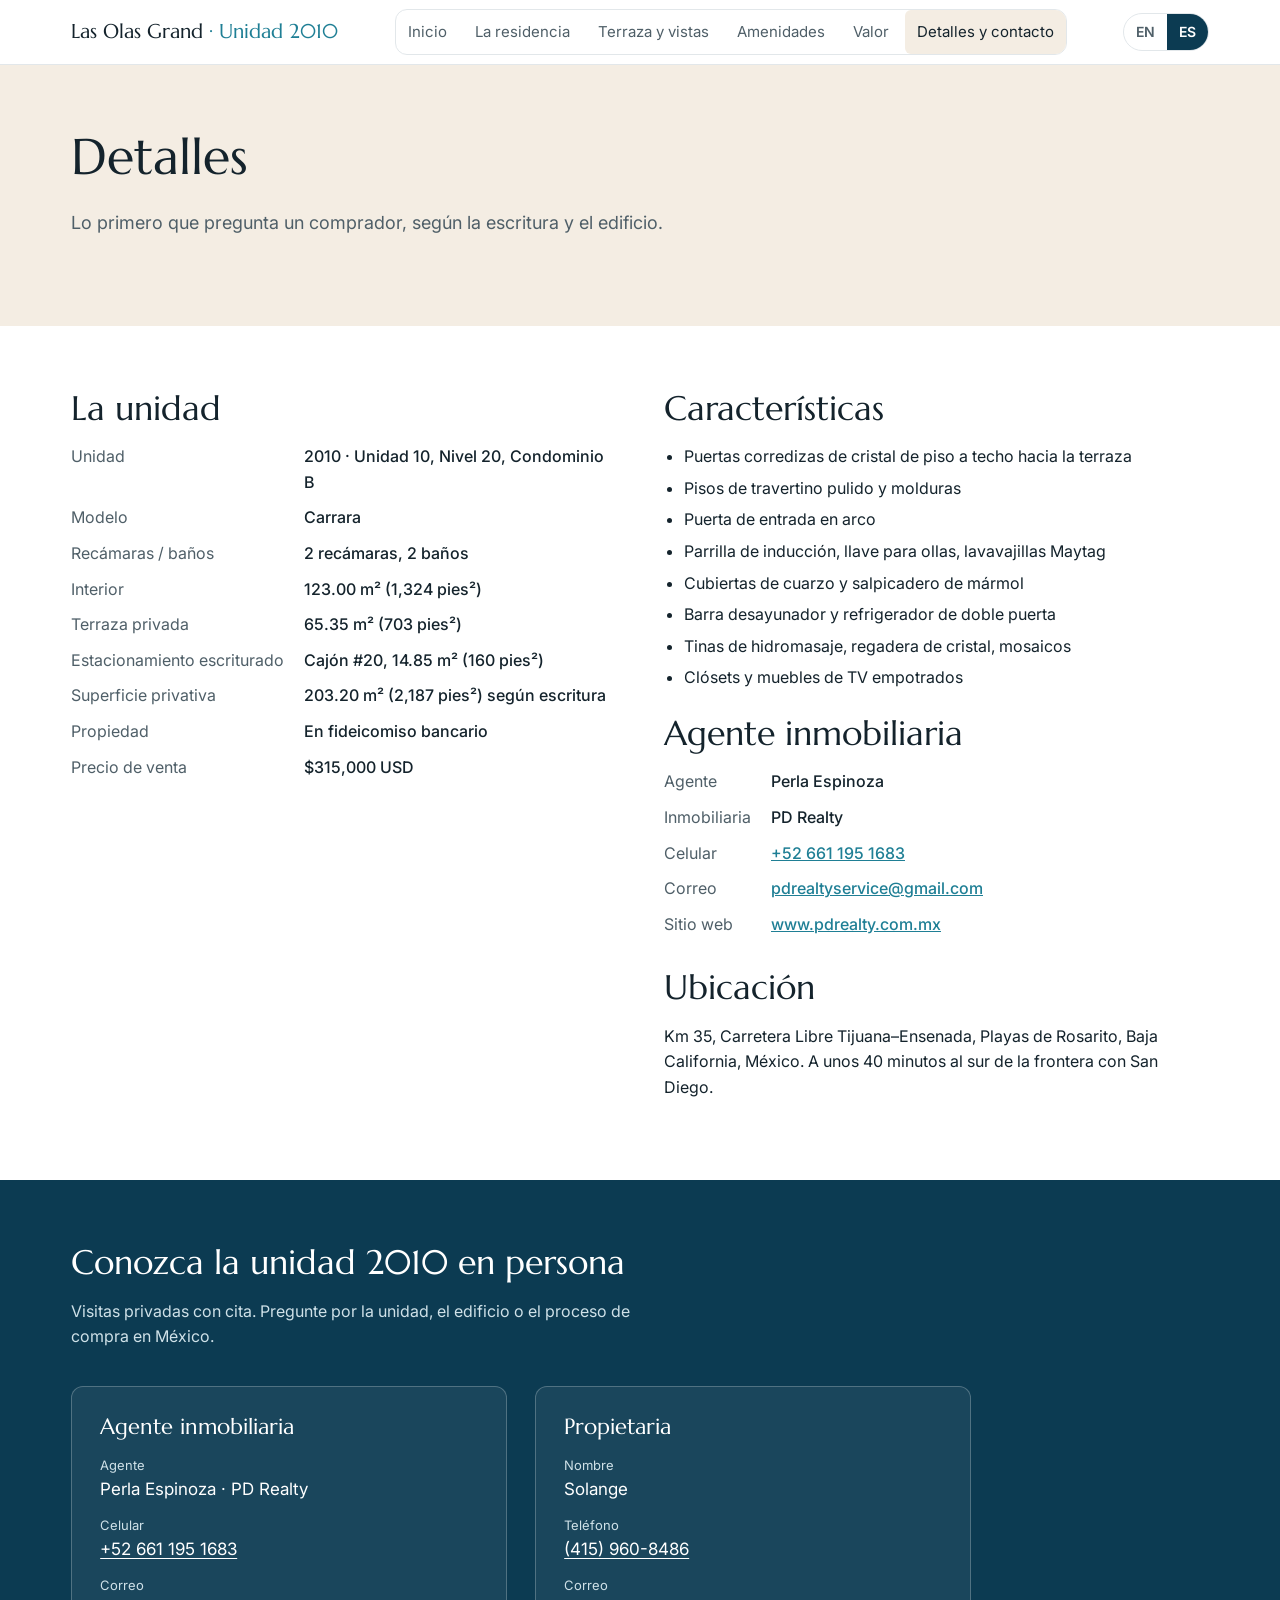
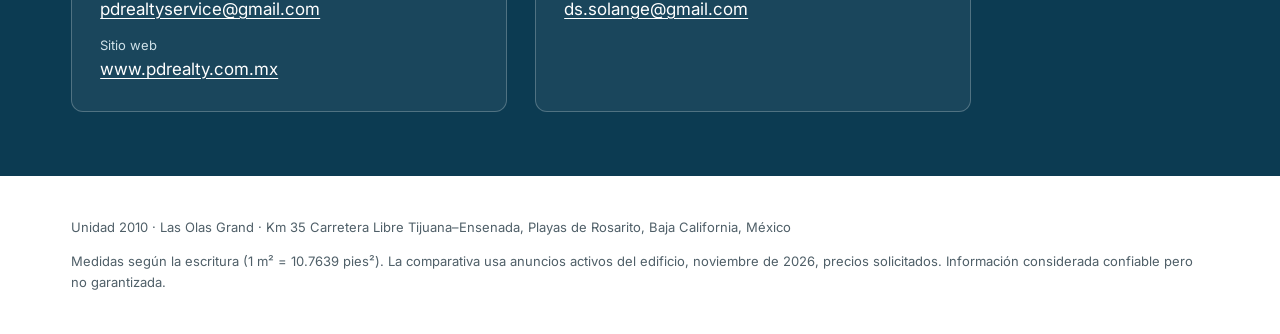
==== details-es.html @ a1545517 "Baseline: audited website, responsive design, galleries and SEO" ====
<!DOCTYPE html>
<html lang="es"><head><meta charset="utf-8"><meta name="viewport" content="width=device-width,initial-scale=1">
<title>Ficha y contacto | Las Olas Grand Unidad 2010</title>
<meta name="description" content="Consulte las medidas según la escritura, el estacionamiento y el tipo de propiedad de la unidad 2010 en Rosarito. Contacte a la agente para agendar una visita.">
<link rel="canonical" href="https://lasolasgrand2010.com/details-es.html">
<link rel="alternate" hreflang="en" href="https://lasolasgrand2010.com/details.html">
<link rel="alternate" hreflang="es" href="https://lasolasgrand2010.com/details-es.html">
<link rel="alternate" hreflang="x-default" href="https://lasolasgrand2010.com/details.html">
<meta property="og:type" content="website">
<meta property="og:title" content="Ficha y contacto | Las Olas Grand Unidad 2010">
<meta property="og:description" content="Consulte las medidas según la escritura, el estacionamiento y el tipo de propiedad de la unidad 2010 en Rosarito. Contacte a la agente para agendar una visita.">
<meta property="og:url" content="https://lasolasgrand2010.com/details-es.html">
<meta property="og:image" content="https://lasolasgrand2010.com/images/img_4748.jpg">
<meta property="og:image:width" content="1600">
<meta property="og:image:height" content="1200">
<meta property="og:image:alt" content="Sala con puertas corredizas de piso a techo hacia la terraza frente al mar">
<meta property="og:locale" content="es_MX">
<meta property="og:locale:alternate" content="en_US">
<meta name="twitter:card" content="summary_large_image">
<meta name="twitter:title" content="Ficha y contacto | Las Olas Grand Unidad 2010">
<meta name="twitter:description" content="Consulte las medidas según la escritura, el estacionamiento y el tipo de propiedad de la unidad 2010 en Rosarito. Contacte a la agente para agendar una visita.">
<meta name="twitter:image" content="https://lasolasgrand2010.com/images/img_4748.jpg">
<meta name="twitter:image:alt" content="Sala con puertas corredizas de piso a techo hacia la terraza frente al mar">
<link rel="preconnect" href="https://fonts.googleapis.com"><link rel="preconnect" href="https://fonts.gstatic.com" crossorigin>
<link href="https://fonts.googleapis.com/css2?family=Marcellus&family=Inter:wght@400;500;600&display=swap" rel="stylesheet">
<link rel="stylesheet" href="style.css"></head><body>
<header class="top"><div class="wrap bar"><a class="brand" href="index-es.html">Las Olas Grand <b>· Unidad 2010</b></a>
<nav class="scroll"><a href="index-es.html">Inicio</a><a href="residence-es.html">La residencia</a><a href="terrace-es.html">Terraza y vistas</a><a href="resort-es.html">Amenidades</a><a href="value-es.html">Valor</a><a href="details-es.html" aria-current=page>Detalles y contacto</a></nav><div class="lang"><a href="details.html" lang="en" hreflang="en" title="English">EN</a><span aria-current="true">ES</span></div></div></header>
<main><section class="band intro"><div class="wrap"><h1>Detalles</h1><p class="lede">Lo primero que pregunta un comprador, según la escritura y el edificio.</p></div></section>
<section class="band"><div class="wrap specs">
<div><h2>La unidad</h2><dl>
<dt>Unidad</dt><dd>2010 · Unidad 10, Nivel 20, Condominio B</dd><dt>Modelo</dt><dd>Carrara</dd><dt>Recámaras / baños</dt><dd>2 recámaras, 2 baños</dd>
<dt>Interior</dt><dd>123.00 m² (1,324 pies²)</dd><dt>Terraza privada</dt><dd>65.35 m² (703 pies²)</dd><dt>Estacionamiento escriturado</dt><dd>Cajón #20, 14.85 m² (160 pies²)</dd>
<dt>Superficie privativa</dt><dd>203.20 m² (2,187 pies²) según escritura</dd><dt>Propiedad</dt><dd>En fideicomiso bancario</dd><dt>Precio de venta</dt><dd>$315,000 USD</dd></dl></div>
<div><h2>Características</h2><ul class="list">
<li>Puertas corredizas de cristal de piso a techo hacia la terraza</li><li>Pisos de travertino pulido y molduras</li><li>Puerta de entrada en arco</li>
<li>Parrilla de inducción, llave para ollas, lavavajillas Maytag</li><li>Cubiertas de cuarzo y salpicadero de mármol</li><li>Barra desayunador y refrigerador de doble puerta</li>
<li>Tinas de hidromasaje, regadera de cristal, mosaicos</li><li>Clósets y muebles de TV empotrados</li></ul>
<h2>Agente inmobiliaria</h2><dl><dt>Agente</dt><dd>Perla Espinoza</dd><dt>Inmobiliaria</dt><dd>PD Realty</dd><dt>Celular</dt><dd><a href="tel:+526611951683">+52 661 195 1683</a></dd>
<dt>Correo</dt><dd><a href="mailto:pdrealtyservice@gmail.com">pdrealtyservice@gmail.com</a></dd><dt>Sitio web</dt><dd><a href="https://www.pdrealty.com.mx">www.pdrealty.com.mx</a></dd></dl>
<h2 style="margin-top:32px">Ubicación</h2><p>Km 35, Carretera Libre Tijuana–Ensenada, Playas de Rosarito, Baja California, México. A unos 40 minutos al sur de la frontera con San Diego.</p></div></div></section></main>
<section class="band contact" id="contact" aria-labelledby="contact-title"><div class="wrap cbox">
<div><h2 id="contact-title">Conozca la unidad 2010 en persona</h2><p>Visitas privadas con cita. Pregunte por la unidad, el edificio o el proceso de compra en México.</p></div>
<div class="who"><div class="cards"><h3 class="role">Agente inmobiliaria</h3><p><span>Agente</span>Perla Espinoza · PD Realty</p><p><span>Celular</span><a href="tel:+526611951683">+52 661 195 1683</a></p>
<p><span>Correo</span><a href="mailto:pdrealtyservice@gmail.com?subject=Las%20Olas%20Grand%20Unit%202010">pdrealtyservice@gmail.com</a></p><p><span>Sitio web</span><a href="https://www.pdrealty.com.mx">www.pdrealty.com.mx</a></p></div>
<div class="cards"><h3 class="role">Propietaria</h3><p><span>Nombre</span>Solange</p><p><span>Teléfono</span><a href="tel:+14159608486">(415) 960-8486</a></p>
<p><span>Correo</span><a href="mailto:ds.solange@gmail.com?subject=Las%20Olas%20Grand%20Unit%202010">ds.solange@gmail.com</a></p></div></div></div></section>
<footer class="foot"><div class="wrap"><p>Unidad 2010 · Las Olas Grand · Km 35 Carretera Libre Tijuana–Ensenada, Playas de Rosarito, Baja California, México</p>
<p>Medidas según la escritura (1 m² = 10.7639 pies²). La comparativa usa anuncios activos del edificio, noviembre de 2026, precios solicitados. Información considerada confiable pero no garantizada.</p></div></footer>
<div class="lb" id="lb" hidden><button class="x" aria-label="Cerrar">×</button><button class="prev" aria-label="Foto anterior">‹</button>
<figure><img alt=""><figcaption></figcaption></figure><button class="next" aria-label="Foto siguiente">›</button></div>
<script src="site.js"></script></body></html>
---- style.css ----
/* VOICE calm coastal luxury · IDEA a printed resort brochure · PICTURE the owner's photos, full bleed
   COLOUR white, Pacific ink #0c3b52, sand #e8dccb, sea accent #1f7f95 · TYPE Marcellus + Inter · LAYOUT bands, galleries */
:root{color-scheme:light dark;--bg:light-dark(#fff,#0b1820);--ink:light-dark(#14232c,#e9eef0);--mute:light-dark(#4f5f68,#a9b8bf);
--deep:#0c3b52;--sea:light-dark(#1f7f95,#5fc0d4);--sand:light-dark(#f4ede3,#13262f);--line:light-dark(#e2e7ea,#23353f)}
:root[data-theme=light]{color-scheme:light}:root[data-theme=dark]{color-scheme:dark}
*{box-sizing:border-box;min-width:0}
body{margin:0;background:var(--bg);color:var(--ink);font:16px/1.6 Inter,system-ui,sans-serif;overflow-x:clip}
h1,h2,h3{font-family:Marcellus,Georgia,serif;font-weight:400;line-height:1.1;text-wrap:balance;margin:0 0 .5em}
h1{font-size:clamp(32px,5vw,50px)}h2{font-size:clamp(26px,3vw,34px)}h3{font-size:20px}
a{color:var(--sea)}img{display:block;max-width:100%}
.wrap{max-width:1240px;margin:0 auto;padding:0 max(4vw,16px)}.band{padding:clamp(32px,5vw,64px) 0}.alt{background:var(--sand)}
.top{position:sticky;top:0;z-index:5;background:color-mix(in srgb,var(--bg) 92%,transparent);backdrop-filter:blur(8px);border-bottom:1px solid var(--line)}
.bar{display:flex;flex-wrap:wrap;align-items:center;justify-content:space-between;gap:8px 24px;min-height:64px}
.brand{font-family:Marcellus,serif;font-size:20px;color:var(--ink);text-decoration:none}.brand b{font-weight:400;color:var(--sea)}
.lang{display:flex;border:1px solid var(--line);border-radius:999px;overflow:hidden;font-size:14px;font-weight:600}.lang a,.lang span{display:inline-flex;align-items:center;min-height:36px;padding:0 12px;text-decoration:none;color:var(--mute)}.lang span{background:var(--deep);color:#fff}.lang a:hover{color:var(--ink)}
nav{display:flex;gap:4px;overflow-x:auto}nav a{flex:none;padding:10px 12px;color:var(--mute);text-decoration:none;border-radius:6px;font-size:15px}
nav a[aria-current]{color:var(--ink);background:var(--sand)}nav a:hover{color:var(--ink)}
.hero{position:relative;min-height:min(78vh,720px);display:flex;align-items:flex-end;color:#fff}
.hero>picture{position:absolute;inset:0}
.hero>img,.hero>picture>img{position:absolute;inset:0;width:100%;height:100%;object-fit:cover}
.ph picture,.tile picture{display:block}
.tile picture{height:100%}
.hero::after{content:"";position:absolute;inset:0;background:linear-gradient(transparent 20%,rgba(6,28,40,.55) 50%,rgba(6,28,40,.9))}
.badge{position:absolute;right:16px;bottom:16px;z-index:2;background:#fff;color:#0c3b52;border-radius:8px;padding:8px 12px;font-size:13px;line-height:1.35;text-decoration:none;box-shadow:0 2px 10px rgba(0,0,0,.25)}.badge b{display:block;font-weight:600}.badge span{white-space:nowrap}
@media(max-width:600px){.badge{right:12px;bottom:12px;font-size:12px}}
.htext{position:relative;z-index:1;padding-bottom:48px;padding-right:240px;width:100%}@media(max-width:800px){.htext{padding-right:max(4vw,16px);padding-bottom:88px}}.kicker{margin:0 0 8px;color:#fff;font-weight:500;text-shadow:0 1px 3px rgba(0,0,0,.6)}
.price{font-family:Marcellus,serif;font-size:clamp(28px,4vw,40px);margin:.2em 0}.price span{font:16px Inter,sans-serif;color:#d6e6ec;margin-left:10px}
.cta{display:flex;flex-wrap:wrap;gap:12px}.btn{display:inline-flex;align-items:center;min-height:48px;padding:0 22px;border-radius:8px;background:#fff;color:var(--deep);font-weight:600;text-decoration:none}
.btn.ghost{background:transparent;color:#fff;border:1px solid #fff}
.facts,.kpis{display:grid;grid-template-columns:repeat(auto-fit,minmax(170px,1fr));gap:16px}
.facts div,.kpis div{border-top:2px solid var(--deep);padding-top:10px}.facts b,.kpis b{display:block;font-family:Marcellus,serif;font-weight:400;font-size:26px;line-height:1.15}
.facts span,.kpis span{color:var(--mute);font-size:14px}.kpis{margin-bottom:40px}.kpis .hot{border-color:var(--sea)}.kpis .hot b{color:var(--sea)}
.two{display:grid;grid-template-columns:minmax(0,1.6fr) minmax(0,1fr);gap:48px;align-items:start}
.two p{font-size:17px;max-width:68ch}.value{background:var(--sand);border-radius:12px;padding:28px}.value .k{margin:0;color:var(--sea);font-weight:600}
.value .agent{margin:18px 0 0;padding-top:14px;border-top:1px solid var(--line);font-size:15px}.value .big{font-family:Marcellus,serif;font-size:38px;margin:.1em 0}
.hl{display:grid;grid-template-columns:repeat(auto-fit,minmax(230px,1fr));gap:16px}.hl article{background:var(--bg);border-radius:12px;padding:22px}.hl p{margin:0;color:var(--mute)}
.tiles{display:grid;grid-template-columns:repeat(auto-fit,minmax(250px,1fr));gap:16px}
.tile{position:relative;display:block;border-radius:12px;overflow:hidden;color:#fff;text-decoration:none;aspect-ratio:4/3}
.tile img{width:100%;height:100%;object-fit:cover;transition:transform .5s}.tile:hover img{transform:scale(1.04)}
.tile span{position:absolute;inset:auto 0 0;padding:16px;background:linear-gradient(transparent,rgba(6,28,40,.85));font-size:14px}.tile b{display:block;font:22px Marcellus,serif}
.intro{background:var(--sand)}.lede{font-size:18px;color:var(--mute);max-width:70ch;margin:0 0 24px}
.ph{margin:0}.ph img{width:100%;aspect-ratio:4/3;object-fit:cover;border-radius:10px}.ph.wide img{aspect-ratio:21/9;margin-bottom:6px}
.ph figcaption{font-size:14px;color:var(--mute);padding:6px 2px 0}.ph.wide{margin-bottom:18px}
.grid{display:grid;grid-template-columns:repeat(auto-fill,minmax(260px,1fr));gap:18px}
.list{padding-left:20px;margin:0 0 24px}.list li{margin:6px 0}.cols{columns:2 260px}
.bars{background:var(--sand);border-radius:12px;padding:24px;margin-bottom:32px}
.brow{display:grid;grid-template-columns:130px minmax(0,1fr) 80px;align-items:center;gap:12px;margin:8px 0}
.track{height:24px}.track i{display:block;height:100%;border-radius:0 6px 6px 0;background:light-dark(#b9c6cd,#4b5d66)}
.me .track i{background:var(--sea)}.me .bl,.me .bv{font-weight:600}.bv{text-align:right;white-space:nowrap}
table{width:100%;border-collapse:collapse;min-width:720px}th,td{padding:11px 12px;border-bottom:1px solid var(--line);text-align:left;vertical-align:top}
th{font-size:13px;color:var(--mute);font-weight:600}.n{text-align:right;white-space:nowrap}tr.me td{background:var(--sand);font-weight:600}tr.avg td{font-weight:600;border-top:2px solid var(--line)}
.scroll{overflow-x:auto;border:1px solid var(--line);border-radius:12px}.note{font-size:13px;color:var(--mute)}
.specs{display:grid;grid-template-columns:repeat(auto-fit,minmax(min(300px,100%),1fr));gap:48px}
.specs dt,.specs dd{overflow-wrap:anywhere}
@media(max-width:350px){
  .specs dl{grid-template-columns:fit-content(42%) minmax(0,1fr)}
}
dl{display:grid;grid-template-columns:auto 1fr;gap:10px 20px;margin:0}dt{color:var(--mute)}dd{margin:0;font-weight:500}
.contact {
  background: var(--deep);
  color: #fff;
  scroll-margin-top: 10rem;
}
.contact a {
  color: inherit;
  overflow-wrap: anywhere;
  text-underline-offset: .15em;
}
.cbox {
  display: grid;
  gap: clamp(24px, 4vw, 36px);
}
.cbox > div:first-child p {
  color: #cfe1e8;
  max-width: 56ch;
  margin: 0;
}
.who {
  display: grid;
  grid-template-columns: minmax(0, 1fr);
  gap: clamp(16px, 3vw, 28px);
  max-width: 900px;
}
.cards {
  display: grid;
  align-content: start;
  gap: 12px;
  padding: clamp(18px, 3vw, 28px);
  background: rgba(255, 255, 255, .06);
  border: 1px solid rgba(255, 255, 255, .24);
  border-radius: 12px;
}
.cards .role {
  color: inherit;
  font-size: 22px;
  margin: 0 0 4px;
}
.cards p {
  margin: 0;
  font-size: 17px;
}
.cards span {
  display: block;
  color: #cfe1e8;
  font-size: 13px;
}
@media (min-width: 700px) {
  .who { grid-template-columns: repeat(2, minmax(0, 1fr)); }
}
.foot{padding:28px 0;font-size:13px;color:var(--mute)}
.lb{position:fixed;inset:0;z-index:20;background:rgba(4,14,20,.94);display:grid;grid-template-columns:56px minmax(0,1fr) 56px;align-items:center}
dialog.lb{width:100%;height:100%;max-width:none;max-height:none;margin:0;padding:0;border:0}
dialog.lb::backdrop{background:transparent}
.lb[hidden],dialog.lb:not([open]){display:none}.lb figure{margin:0;text-align:center}.lb img{max-height:82vh;margin:auto;border-radius:6px}.lb figcaption{color:#dbe7ec;padding:10px}
.lb button{background:none;border:0;color:#fff;font-size:40px;min-height:56px;cursor:pointer}.lb .x{position:absolute;top:8px;right:12px}
button:focus-visible,a:focus-visible{outline:3px solid var(--sea);outline-offset:2px}
@media(max-width:800px){.two{grid-template-columns:1fr}.brow{grid-template-columns:96px minmax(0,1fr) 72px}.ph.wide img{aspect-ratio:4/3}}
@media(prefers-reduced-motion:reduce){.tile img{transition:none}}
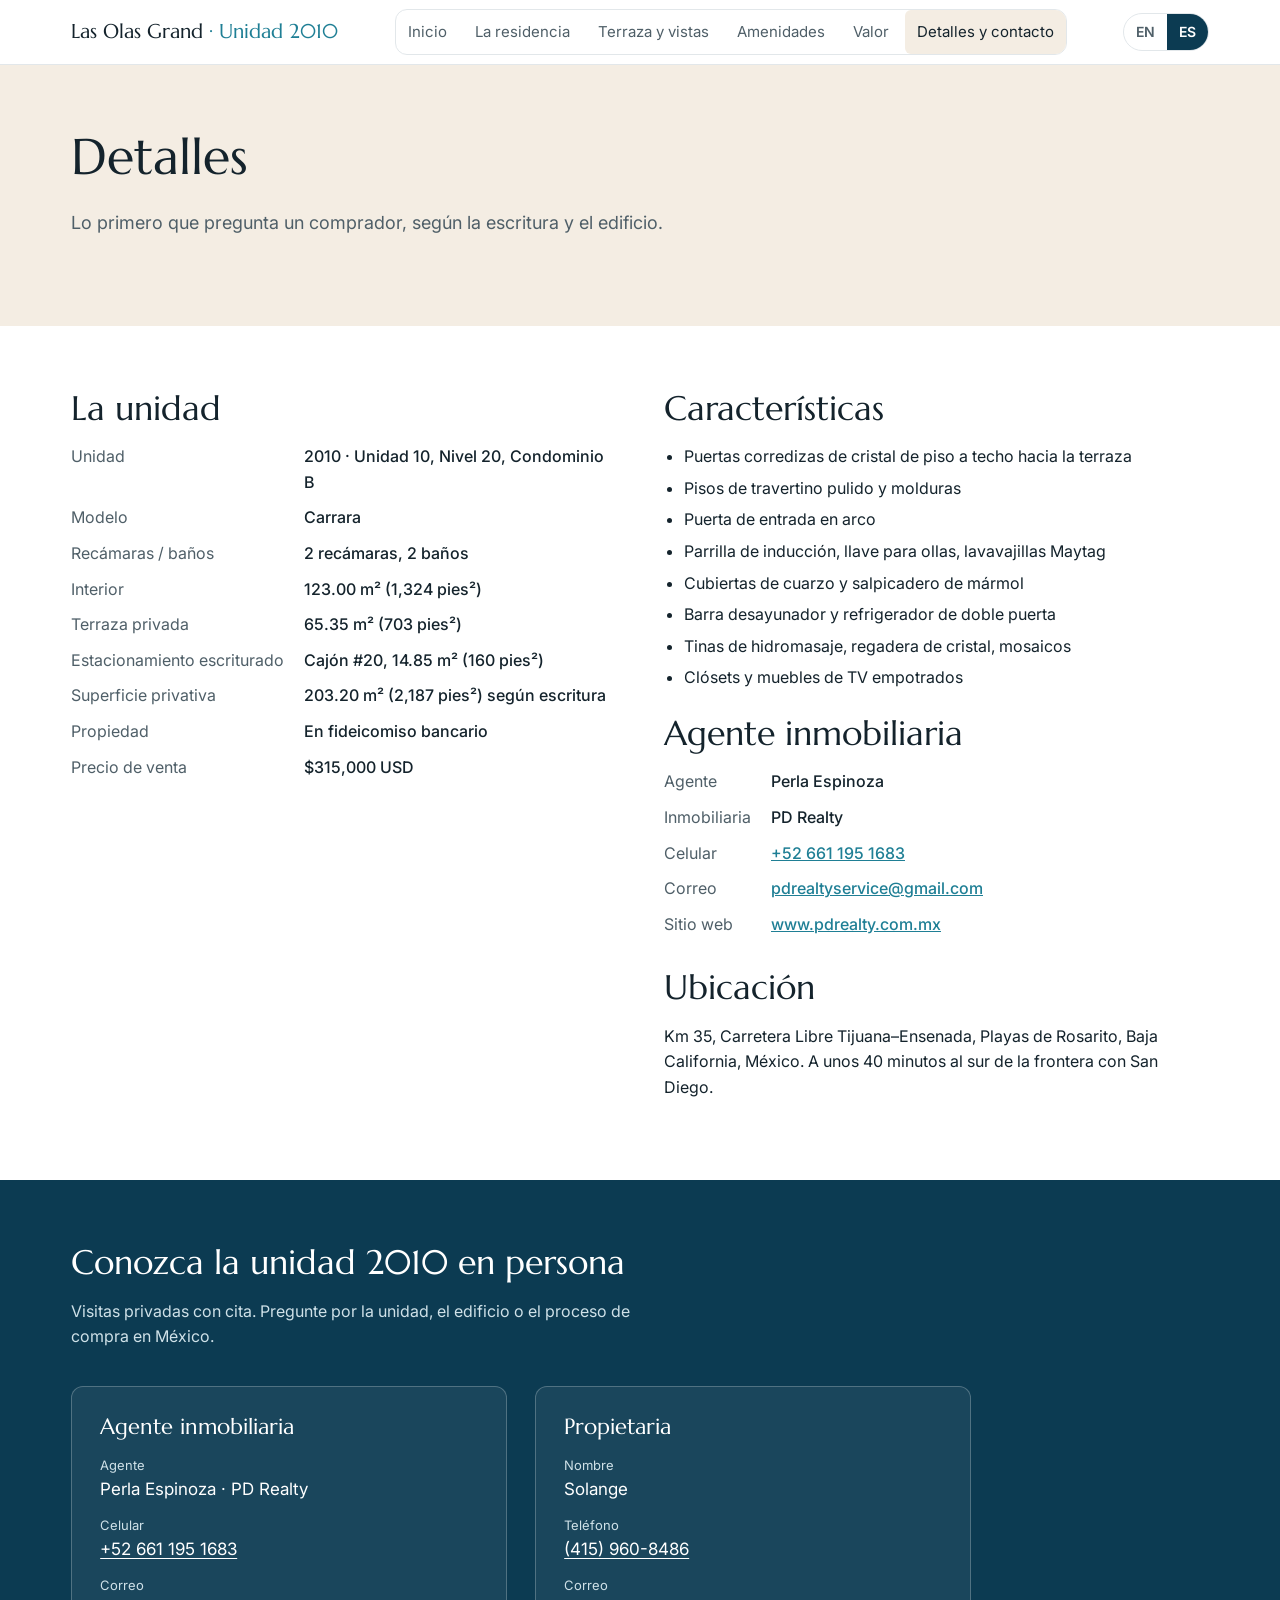
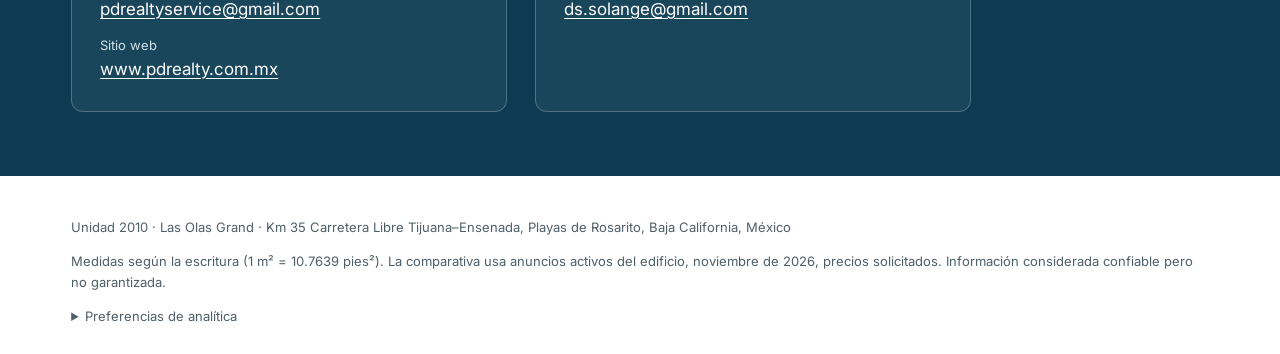
==== commit 629c97c8: "Add GA4 tracking and buyer interaction analytics" ====
--- a/details-es.html
+++ b/details-es.html
@@ -23,9 +23,9 @@
 <meta name="twitter:image:alt" content="Sala con puertas corredizas de piso a techo hacia la terraza frente al mar">
 <link rel="preconnect" href="https://fonts.googleapis.com"><link rel="preconnect" href="https://fonts.gstatic.com" crossorigin>
 <link href="https://fonts.googleapis.com/css2?family=Marcellus&family=Inter:wght@400;500;600&display=swap" rel="stylesheet">
-<link rel="stylesheet" href="style.css"></head><body>
+<link rel="stylesheet" href="style.css?v=20261124"></head><body>
 <header class="top"><div class="wrap bar"><a class="brand" href="index-es.html">Las Olas Grand <b>· Unidad 2010</b></a>
-<nav class="scroll"><a href="index-es.html">Inicio</a><a href="residence-es.html">La residencia</a><a href="terrace-es.html">Terraza y vistas</a><a href="resort-es.html">Amenidades</a><a href="value-es.html">Valor</a><a href="details-es.html" aria-current=page>Detalles y contacto</a></nav><div class="lang"><a href="details.html" lang="en" hreflang="en" title="English">EN</a><span aria-current="true">ES</span></div></div></header>
+<nav class="scroll"><a href="index-es.html">Inicio</a><a href="residence-es.html">La residencia</a><a href="terrace-es.html">Terraza y vistas</a><a href="resort-es.html">Amenidades</a><a href="value-es.html">Valor</a><a href="details-es.html" aria-current=page>Detalles y contacto</a></nav><div class="lang"><a href="details.html" lang="en" hreflang="en" title="English" data-showing-cta="details_contact">EN</a><span aria-current="true">ES</span></div></div></header>
 <main><section class="band intro"><div class="wrap"><h1>Detalles</h1><p class="lede">Lo primero que pregunta un comprador, según la escritura y el edificio.</p></div></section>
 <section class="band"><div class="wrap specs">
 <div><h2>La unidad</h2><dl>
@@ -36,17 +36,17 @@
 <li>Puertas corredizas de cristal de piso a techo hacia la terraza</li><li>Pisos de travertino pulido y molduras</li><li>Puerta de entrada en arco</li>
 <li>Parrilla de inducción, llave para ollas, lavavajillas Maytag</li><li>Cubiertas de cuarzo y salpicadero de mármol</li><li>Barra desayunador y refrigerador de doble puerta</li>
 <li>Tinas de hidromasaje, regadera de cristal, mosaicos</li><li>Clósets y muebles de TV empotrados</li></ul>
-<h2>Agente inmobiliaria</h2><dl><dt>Agente</dt><dd>Perla Espinoza</dd><dt>Inmobiliaria</dt><dd>PD Realty</dd><dt>Celular</dt><dd><a href="tel:+526611951683">+52 661 195 1683</a></dd>
-<dt>Correo</dt><dd><a href="mailto:pdrealtyservice@gmail.com">pdrealtyservice@gmail.com</a></dd><dt>Sitio web</dt><dd><a href="https://www.pdrealty.com.mx">www.pdrealty.com.mx</a></dd></dl>
+<h2>Agente inmobiliaria</h2><dl><dt>Agente</dt><dd>Perla Espinoza</dd><dt>Inmobiliaria</dt><dd>PD Realty</dd><dt>Celular</dt><dd><a href="tel:+526611951683" data-contact-role="agent" data-contact-method="phone">+52 661 195 1683</a></dd>
+<dt>Correo</dt><dd><a href="mailto:pdrealtyservice@gmail.com" data-contact-role="agent" data-contact-method="email">pdrealtyservice@gmail.com</a></dd><dt>Sitio web</dt><dd><a href="https://www.pdrealty.com.mx" data-contact-role="agent" data-contact-method="website">www.pdrealty.com.mx</a></dd></dl>
 <h2 style="margin-top:32px">Ubicación</h2><p>Km 35, Carretera Libre Tijuana–Ensenada, Playas de Rosarito, Baja California, México. A unos 40 minutos al sur de la frontera con San Diego.</p></div></div></section></main>
 <section class="band contact" id="contact" aria-labelledby="contact-title"><div class="wrap cbox">
 <div><h2 id="contact-title">Conozca la unidad 2010 en persona</h2><p>Visitas privadas con cita. Pregunte por la unidad, el edificio o el proceso de compra en México.</p></div>
-<div class="who"><div class="cards"><h3 class="role">Agente inmobiliaria</h3><p><span>Agente</span>Perla Espinoza · PD Realty</p><p><span>Celular</span><a href="tel:+526611951683">+52 661 195 1683</a></p>
-<p><span>Correo</span><a href="mailto:pdrealtyservice@gmail.com?subject=Las%20Olas%20Grand%20Unit%202010">pdrealtyservice@gmail.com</a></p><p><span>Sitio web</span><a href="https://www.pdrealty.com.mx">www.pdrealty.com.mx</a></p></div>
-<div class="cards"><h3 class="role">Propietaria</h3><p><span>Nombre</span>Solange</p><p><span>Teléfono</span><a href="tel:+14159608486">(415) 960-8486</a></p>
-<p><span>Correo</span><a href="mailto:ds.solange@gmail.com?subject=Las%20Olas%20Grand%20Unit%202010">ds.solange@gmail.com</a></p></div></div></div></section>
+<div class="who"><div class="cards"><h3 class="role">Agente inmobiliaria</h3><p><span>Agente</span>Perla Espinoza · PD Realty</p><p><span>Celular</span><a href="tel:+526611951683" data-contact-role="agent" data-contact-method="phone">+52 661 195 1683</a></p>
+<p><span>Correo</span><a href="mailto:pdrealtyservice@gmail.com?subject=Las%20Olas%20Grand%20Unit%202010" data-contact-role="agent" data-contact-method="email">pdrealtyservice@gmail.com</a></p><p><span>Sitio web</span><a href="https://www.pdrealty.com.mx" data-contact-role="agent" data-contact-method="website">www.pdrealty.com.mx</a></p></div>
+<div class="cards"><h3 class="role">Propietaria</h3><p><span>Nombre</span>Solange</p><p><span>Teléfono</span><a href="tel:+14159608486" data-contact-role="owner" data-contact-method="phone">(415) 960-8486</a></p>
+<p><span>Correo</span><a href="mailto:ds.solange@gmail.com?subject=Las%20Olas%20Grand%20Unit%202010" data-contact-role="owner" data-contact-method="email">ds.solange@gmail.com</a></p></div></div></div></section>
 <footer class="foot"><div class="wrap"><p>Unidad 2010 · Las Olas Grand · Km 35 Carretera Libre Tijuana–Ensenada, Playas de Rosarito, Baja California, México</p>
 <p>Medidas según la escritura (1 m² = 10.7639 pies²). La comparativa usa anuncios activos del edificio, noviembre de 2026, precios solicitados. Información considerada confiable pero no garantizada.</p></div></footer>
 <div class="lb" id="lb" hidden><button class="x" aria-label="Cerrar">×</button><button class="prev" aria-label="Foto anterior">‹</button>
 <figure><img alt=""><figcaption></figcaption></figure><button class="next" aria-label="Foto siguiente">›</button></div>
-<script src="site.js"></script></body></html>+<script src="site.js"></script><script src="analytics.js" defer></script></body></html>
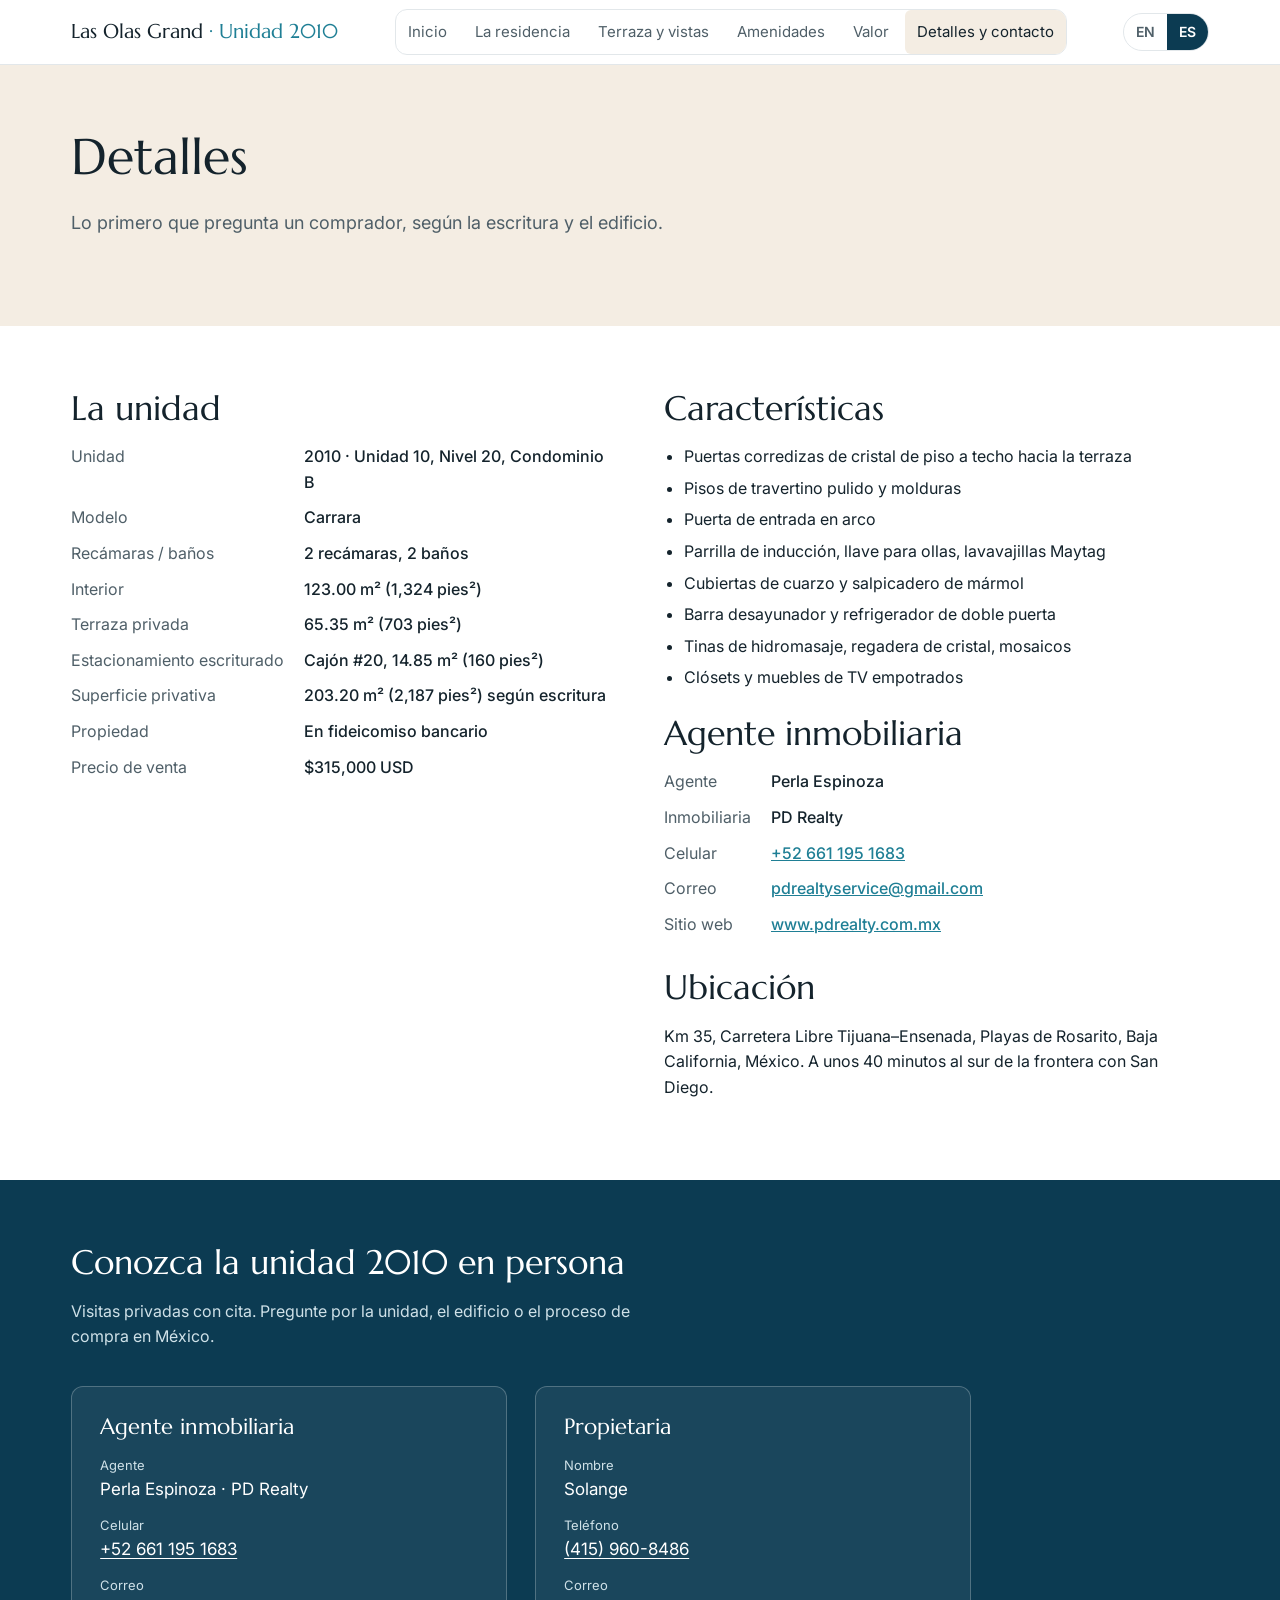
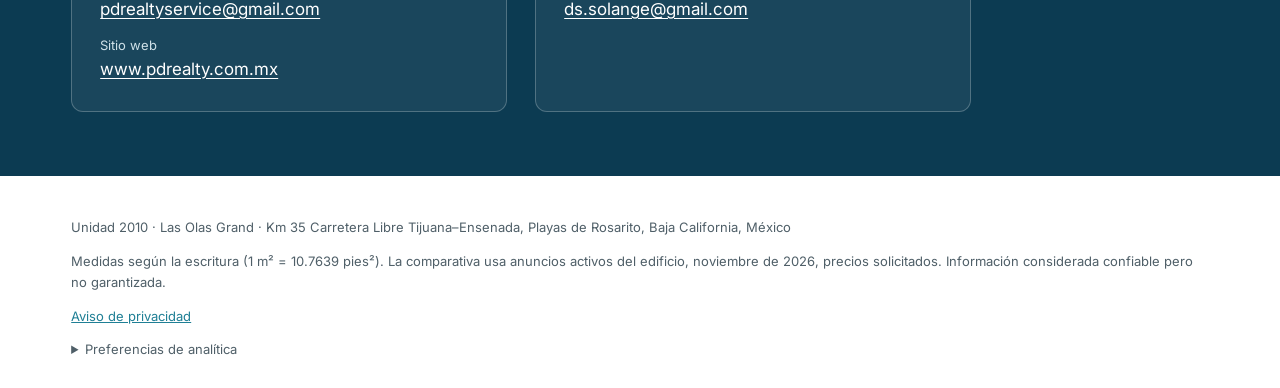
==== commit 4175f983: "Finalize GA4 analytics, consent and bilingual privacy policies" ====
--- a/details-es.html
+++ b/details-es.html
@@ -25,7 +25,7 @@
 <link href="https://fonts.googleapis.com/css2?family=Marcellus&family=Inter:wght@400;500;600&display=swap" rel="stylesheet">
 <link rel="stylesheet" href="style.css?v=20261124"></head><body>
 <header class="top"><div class="wrap bar"><a class="brand" href="index-es.html">Las Olas Grand <b>· Unidad 2010</b></a>
-<nav class="scroll"><a href="index-es.html">Inicio</a><a href="residence-es.html">La residencia</a><a href="terrace-es.html">Terraza y vistas</a><a href="resort-es.html">Amenidades</a><a href="value-es.html">Valor</a><a href="details-es.html" aria-current=page>Detalles y contacto</a></nav><div class="lang"><a href="details.html" lang="en" hreflang="en" title="English" data-showing-cta="details_contact">EN</a><span aria-current="true">ES</span></div></div></header>
+<nav class="scroll"><a href="index-es.html">Inicio</a><a href="residence-es.html">La residencia</a><a href="terrace-es.html">Terraza y vistas</a><a href="resort-es.html">Amenidades</a><a href="value-es.html">Valor</a><a href="details-es.html" aria-current=page>Detalles y contacto</a></nav><div class="lang"><a href="details.html" lang="en" hreflang="en" title="English">EN</a><span aria-current="true">ES</span></div></div></header>
 <main><section class="band intro"><div class="wrap"><h1>Detalles</h1><p class="lede">Lo primero que pregunta un comprador, según la escritura y el edificio.</p></div></section>
 <section class="band"><div class="wrap specs">
 <div><h2>La unidad</h2><dl>
@@ -46,7 +46,8 @@
 <div class="cards"><h3 class="role">Propietaria</h3><p><span>Nombre</span>Solange</p><p><span>Teléfono</span><a href="tel:+14159608486" data-contact-role="owner" data-contact-method="phone">(415) 960-8486</a></p>
 <p><span>Correo</span><a href="mailto:ds.solange@gmail.com?subject=Las%20Olas%20Grand%20Unit%202010" data-contact-role="owner" data-contact-method="email">ds.solange@gmail.com</a></p></div></div></div></section>
 <footer class="foot"><div class="wrap"><p>Unidad 2010 · Las Olas Grand · Km 35 Carretera Libre Tijuana–Ensenada, Playas de Rosarito, Baja California, México</p>
-<p>Medidas según la escritura (1 m² = 10.7639 pies²). La comparativa usa anuncios activos del edificio, noviembre de 2026, precios solicitados. Información considerada confiable pero no garantizada.</p></div></footer>
+<p>Medidas según la escritura (1 m² = 10.7639 pies²). La comparativa usa anuncios activos del edificio, noviembre de 2026, precios solicitados. Información considerada confiable pero no garantizada.</p>
+<p><a href="privacy-es.html">Aviso de privacidad</a></p></div></footer>
 <div class="lb" id="lb" hidden><button class="x" aria-label="Cerrar">×</button><button class="prev" aria-label="Foto anterior">‹</button>
 <figure><img alt=""><figcaption></figcaption></figure><button class="next" aria-label="Foto siguiente">›</button></div>
 <script src="site.js"></script><script src="analytics.js" defer></script></body></html>
